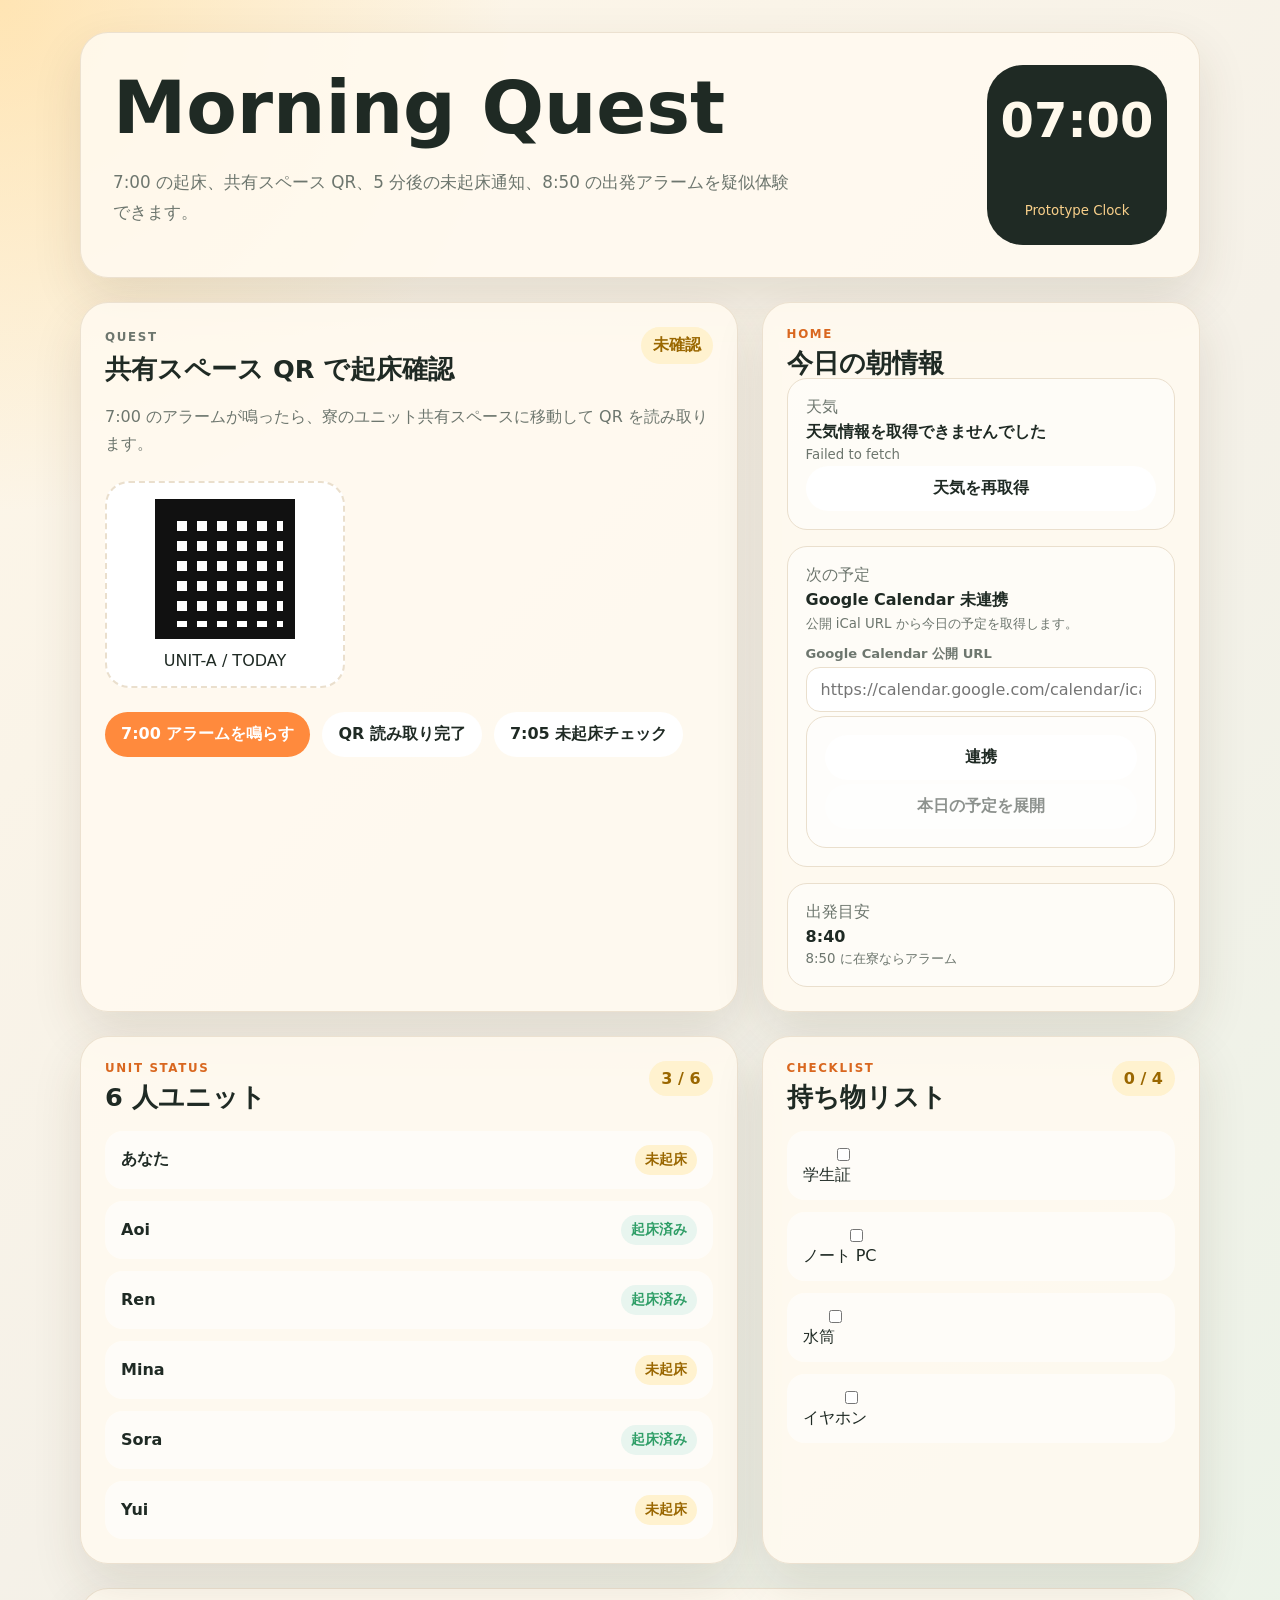
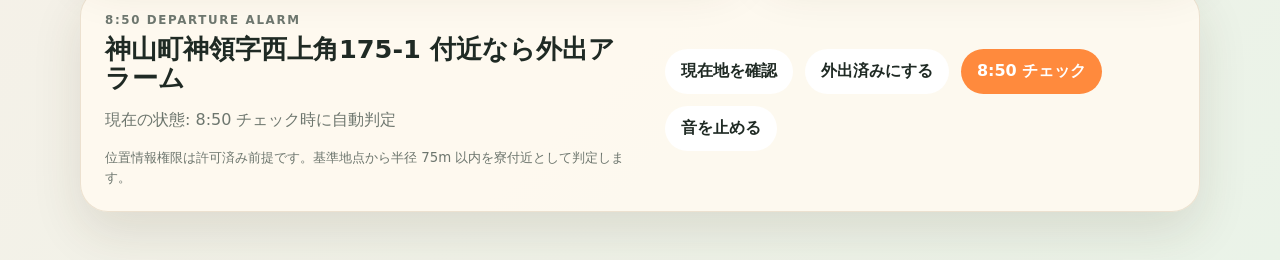
==== index.html @ 9a26bde0 "prot deleted" ====
<!doctype html>
<html lang="ja">
  <head>
    <meta charset="utf-8">
    <meta name="viewport" content="width=device-width, initial-scale=1">
    <title>Morning Quest Prototype</title>
    <link rel="stylesheet" href="./styles.css">
  </head>
  <body>
    <main class="app-shell">
      <section class="hero">
        <div>
          <h1>Morning Quest</h1>
          <p class="hero-text">7:00 の起床、共有スペース QR、5 分後の未起床通知、8:50 の出発アラームを疑似体験できます。</p>
        </div>
        <div class="clock-card">
          <span id="current-time">07:00</span>
          <small>Prototype Clock</small>
        </div>
      </section>

      <section class="dashboard">
        <article class="card quest-card">
          <div class="card-heading">
            <div>
              <p class="eyebrow">Quest</p>
              <h2>共有スペース QR で起床確認</h2>
            </div>
            <span id="quest-badge" class="badge badge-warning">未確認</span>
          </div>
          <p id="quest-message">7:00 のアラームが鳴ったら、寮のユニット共有スペースに移動して QR を読み取ります。</p>
          <div class="qr-box" aria-label="QR code mock">
            <div class="qr-grid"></div>
            <span>UNIT-A / TODAY</span>
          </div>
          <div class="button-row">
            <button id="alarm-7" class="primary">7:00 アラームを鳴らす</button>
            <button id="scan-qr">QR 読み取り完了</button>
            <button id="check-705">7:05 未起床チェック</button>
          </div>
        </article>

        <article class="card">
          <p class="eyebrow">Home</p>
          <h2>今日の朝情報</h2>
          <div class="info-grid">
            <div>
              <span class="info-label">天気</span>
              <strong id="weather-summary">神山町の天気を自動取得中</strong>
              <small id="weather-detail">ページ表示時に Open-Meteo へ接続します。</small>
              <button id="load-weather">天気を再取得</button>
            </div>
            <div>
              <span class="info-label">次の予定</span>
              <strong id="next-event">Google Calendar 未連携</strong>
              <small id="calendar-detail">公開 iCal URL から今日の予定を取得します。</small>
              <label class="field-label" for="calendar-url">Google Calendar 公開 URL</label>
              <input id="calendar-url" type="url" placeholder="https://calendar.google.com/calendar/ical/.../public/basic.ics">
              <div class="button-row">
                <button id="connect-calendar">連携</button>
                <button id="toggle-events" disabled>本日の予定を展開</button>
              </div>
              <ul id="today-events" class="event-list hidden"></ul>
            </div>
            <div>
              <span class="info-label">出発目安</span>
              <strong>8:40</strong>
              <small>8:50 に在寮ならアラーム</small>
            </div>
          </div>
        </article>
      </section>

      <section class="dashboard">
        <article class="card">
          <div class="card-heading">
            <div>
              <p class="eyebrow">Unit Status</p>
              <h2>6 人ユニット</h2>
            </div>
            <span id="wake-count" class="badge">0 / 6</span>
          </div>
          <ul id="member-list" class="member-list"></ul>
          <div id="notification" class="notification hidden" role="status"></div>
        </article>

        <article class="card">
          <div class="card-heading">
            <div>
              <p class="eyebrow">Checklist</p>
              <h2>持ち物リスト</h2>
            </div>
            <span id="bag-count" class="badge">0 / 5</span>
          </div>
          <ul id="checklist" class="checklist"></ul>
        </article>
      </section>

      <section class="card departure-card">
        <div>
          <p class="eyebrow">8:50 Departure Alarm</p>
          <h2>神山町神領字西上角175-1 付近なら外出アラーム</h2>
          <p id="departure-message">現在の状態: 8:50 チェック時に自動判定</p>
          <small id="location-detail">位置情報権限は許可済み前提です。基準地点から半径 75m 以内を寮付近として判定します。</small>
        </div>
        <div class="button-row">
          <button id="connect-location">現在地を確認</button>
          <button id="toggle-location">外出済みにする</button>
          <button id="alarm-850" class="primary">8:50 チェック</button>
          <button id="stop-sound">音を止める</button>
        </div>
      </section>
    </main>

    <script src="./script.js"></script>
  </body>
</html>
---- styles.css ----
:root {
  color-scheme: light;
  --bg: #f5f1e8;
  --card: #fffaf0;
  --ink: #1f2a24;
  --muted: #6d766e;
  --primary: #ff8a3d;
  --primary-dark: #d9671f;
  --green: #2f9e67;
  --yellow: #f2b84b;
  --red: #d95040;
  --line: #eadfcd;
  --shadow: 0 20px 50px rgba(67, 48, 23, 0.12);
}

* {
  box-sizing: border-box;
}

body {
  margin: 0;
  background:
    radial-gradient(circle at top left, rgba(255, 206, 116, 0.45), transparent 32rem),
    linear-gradient(135deg, #fff7e8 0%, var(--bg) 50%, #eaf3e8 100%);
  color: var(--ink);
  font-family: Inter, ui-sans-serif, system-ui, -apple-system, BlinkMacSystemFont, "Segoe UI", sans-serif;
  min-height: 100vh;
}

.app-shell {
  width: min(1120px, calc(100% - 32px));
  margin: 0 auto;
  padding: 32px 0 48px;
}

.hero,
.card {
  background: rgba(255, 250, 240, 0.88);
  border: 1px solid rgba(234, 223, 205, 0.9);
  border-radius: 28px;
  box-shadow: var(--shadow);
}

.hero {
  display: grid;
  grid-template-columns: 1fr auto;
  gap: 24px;
  align-items: center;
  padding: 32px;
  margin-bottom: 24px;
}

.eyebrow {
  color: var(--primary-dark);
  font-size: 0.74rem;
  font-weight: 800;
  letter-spacing: 0.14em;
  margin: 0 0 8px;
  text-transform: uppercase;
}

h1,
h2 {
  margin: 0;
  line-height: 1.15;
}

h1 {
  font-size: clamp(2rem, 6vw, 4.6rem);
  max-width: 760px;
}

h2 {
  font-size: clamp(1.25rem, 2vw, 1.7rem);
}

.hero-text {
  color: var(--muted);
  font-size: 1.05rem;
  line-height: 1.8;
  max-width: 680px;
}

.clock-card {
  display: grid;
  place-items: center;
  width: 180px;
  aspect-ratio: 1;
  border-radius: 36px;
  background: #1f2a24;
  color: #fff9ec;
}

.clock-card span {
  font-size: 3rem;
  font-weight: 900;
}

.clock-card small {
  color: #f8cf8a;
}

.dashboard {
  display: grid;
  grid-template-columns: 1.2fr 0.8fr;
  gap: 24px;
  margin-bottom: 24px;
}

.card {
  padding: 24px;
}

.card-heading {
  display: flex;
  align-items: start;
  justify-content: space-between;
  gap: 16px;
  margin-bottom: 18px;
}

.badge {
  display: inline-flex;
  align-items: center;
  border-radius: 999px;
  background: #e8f5ef;
  color: var(--green);
  font-weight: 800;
  padding: 8px 12px;
  white-space: nowrap;
}

.badge-warning {
  background: #fff2cf;
  color: #9a6700;
}

.badge-danger {
  background: #ffe1dc;
  color: var(--red);
}

.quest-card p {
  color: var(--muted);
  line-height: 1.7;
}

.qr-box {
  display: grid;
  gap: 12px;
  place-items: center;
  width: min(240px, 100%);
  margin: 24px 0;
  padding: 16px;
  border: 2px dashed var(--line);
  border-radius: 24px;
  background: #fff;
}

.qr-grid {
  width: 140px;
  aspect-ratio: 1;
  background:
    linear-gradient(90deg, #111 10px, transparent 10px 20px) 0 0 / 20px 20px,
    linear-gradient(#111 10px, transparent 10px 20px) 0 0 / 20px 20px,
    #fff;
  border: 12px solid #111;
}

.button-row {
  display: flex;
  flex-wrap: wrap;
  gap: 12px;
}

button {
  border: 0;
  border-radius: 999px;
  background: #fff;
  color: var(--ink);
  cursor: pointer;
  font: inherit;
  font-weight: 800;
  padding: 12px 16px;
  transition: transform 120ms ease, box-shadow 120ms ease;
}

button:hover {
  box-shadow: 0 10px 24px rgba(67, 48, 23, 0.16);
  transform: translateY(-1px);
}

button.primary {
  background: var(--primary);
  color: #fff;
}

button:disabled {
  cursor: not-allowed;
  opacity: 0.5;
  transform: none;
}

input {
  width: 100%;
  border: 1px solid var(--line);
  border-radius: 14px;
  color: var(--ink);
  font: inherit;
  padding: 12px 14px;
}

.field-label {
  color: var(--muted);
  font-size: 0.82rem;
  font-weight: 800;
  margin-top: 8px;
}

.info-grid {
  display: grid;
  gap: 16px;
}

.info-grid div {
  display: grid;
  gap: 4px;
  padding: 18px;
  border: 1px solid var(--line);
  border-radius: 20px;
  background: rgba(255, 255, 255, 0.55);
}

.info-label,
small {
  color: var(--muted);
}

.member-list,
.checklist,
.event-list {
  display: grid;
  gap: 12px;
  list-style: none;
  margin: 0;
  padding: 0;
}

.member,
.check-item,
.event-item {
  display: flex;
  align-items: center;
  justify-content: space-between;
  gap: 12px;
  padding: 14px 16px;
  border-radius: 18px;
  background: rgba(255, 255, 255, 0.58);
}

.event-list {
  margin-top: 12px;
}

.event-item {
  align-items: start;
  display: grid;
  gap: 4px;
}

.status {
  border-radius: 999px;
  font-size: 0.86rem;
  font-weight: 800;
  padding: 6px 10px;
}

.awake {
  background: #e8f5ef;
  color: var(--green);
}

.sleeping {
  background: #fff2cf;
  color: #9a6700;
}

.notification {
  border-radius: 20px;
  background: #fff0ec;
  color: var(--red);
  font-weight: 800;
  line-height: 1.6;
  margin-top: 18px;
  padding: 16px;
}

.hidden {
  display: none;
}

.departure-card {
  display: flex;
  align-items: center;
  justify-content: space-between;
  gap: 24px;
}

.departure-card p {
  color: var(--muted);
}

@media (max-width: 780px) {
  .hero,
  .dashboard,
  .departure-card {
    grid-template-columns: 1fr;
  }

  .hero,
  .departure-card {
    display: grid;
  }

  .clock-card {
    width: 100%;
    aspect-ratio: auto;
    padding: 28px;
  }
}
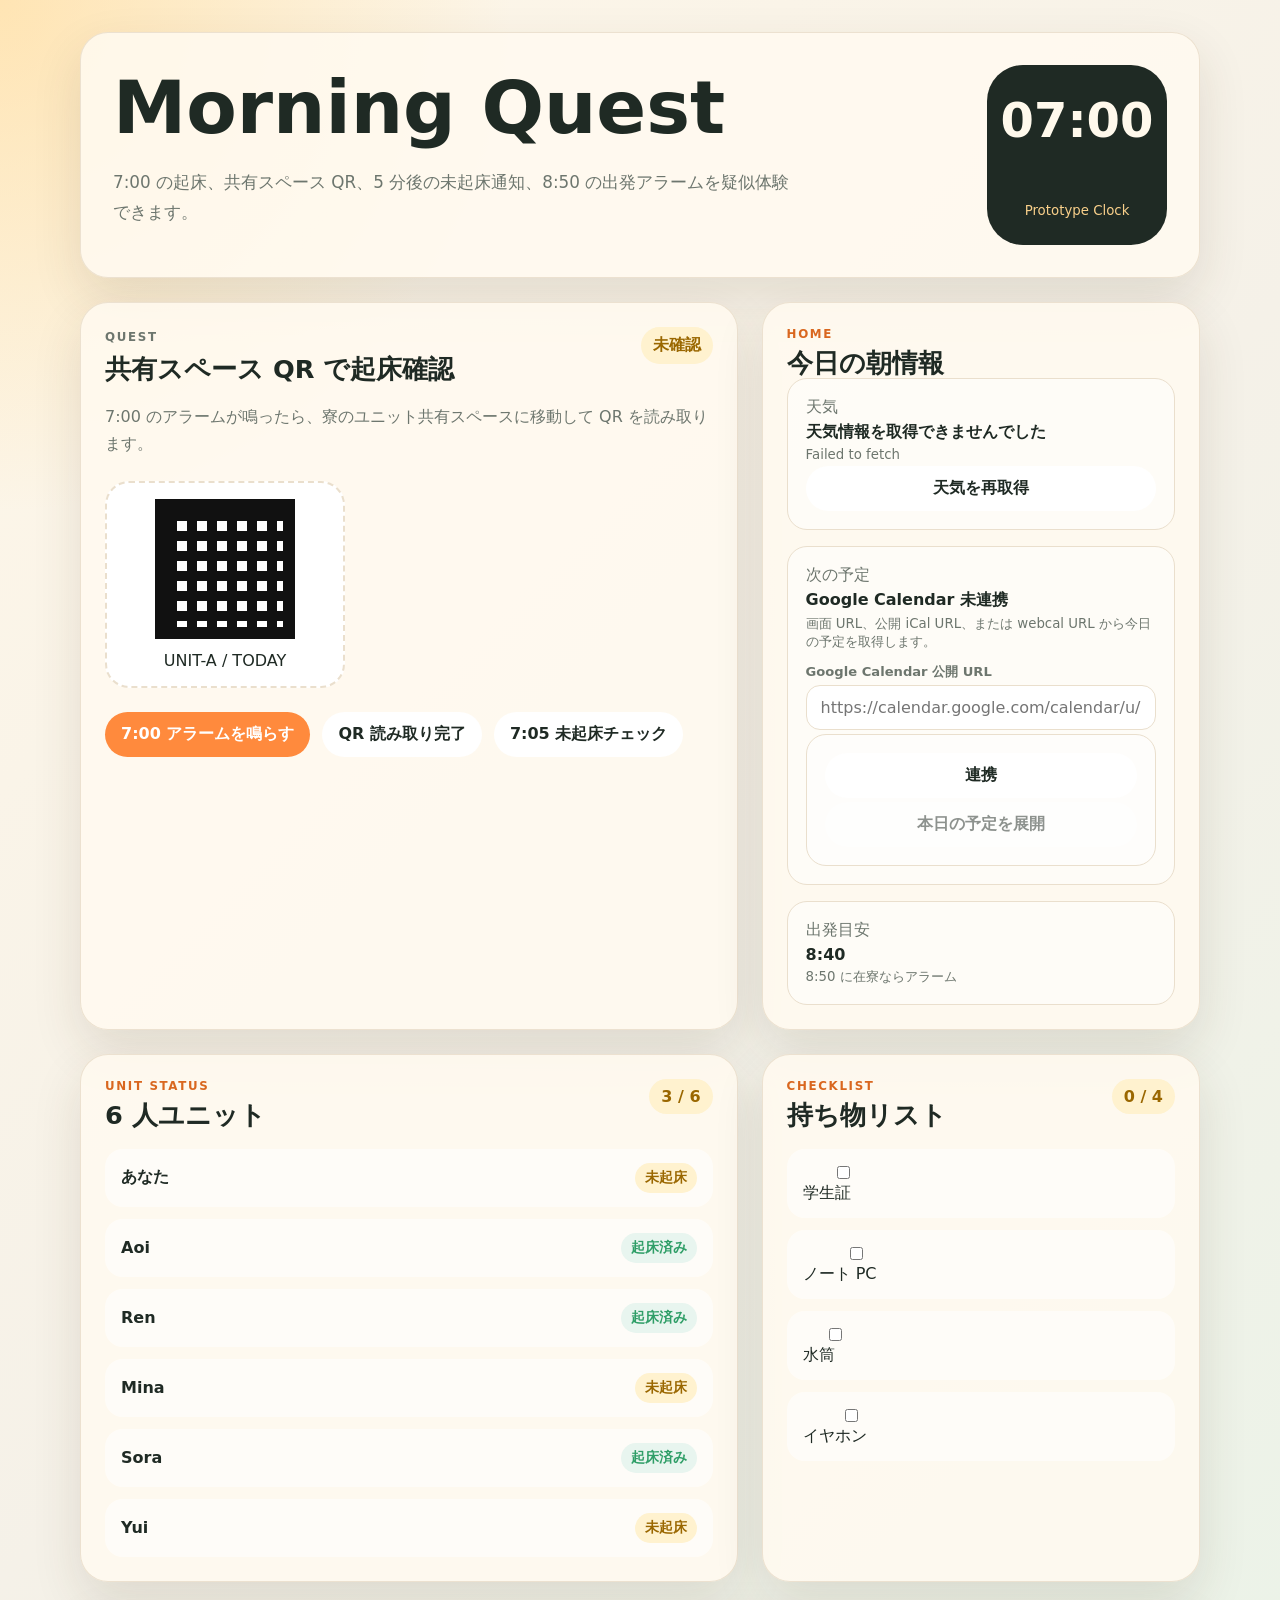
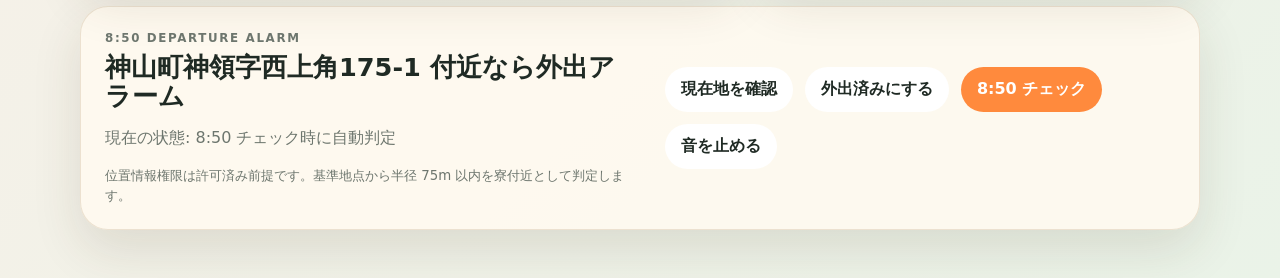
==== commit 8be20713: "fixed cid" ====
--- a/index.html
+++ b/index.html
@@ -53,9 +53,9 @@
             <div>
               <span class="info-label">次の予定</span>
               <strong id="next-event">Google Calendar 未連携</strong>
-              <small id="calendar-detail">公開 iCal URL から今日の予定を取得します。</small>
+              <small id="calendar-detail">画面 URL、公開 iCal URL、または webcal URL から今日の予定を取得します。</small>
               <label class="field-label" for="calendar-url">Google Calendar 公開 URL</label>
-              <input id="calendar-url" type="url" placeholder="https://calendar.google.com/calendar/ical/.../public/basic.ics">
+              <input id="calendar-url" type="url" placeholder="https://calendar.google.com/calendar/u/0?cid=...">
               <div class="button-row">
                 <button id="connect-calendar">連携</button>
                 <button id="toggle-events" disabled>本日の予定を展開</button>
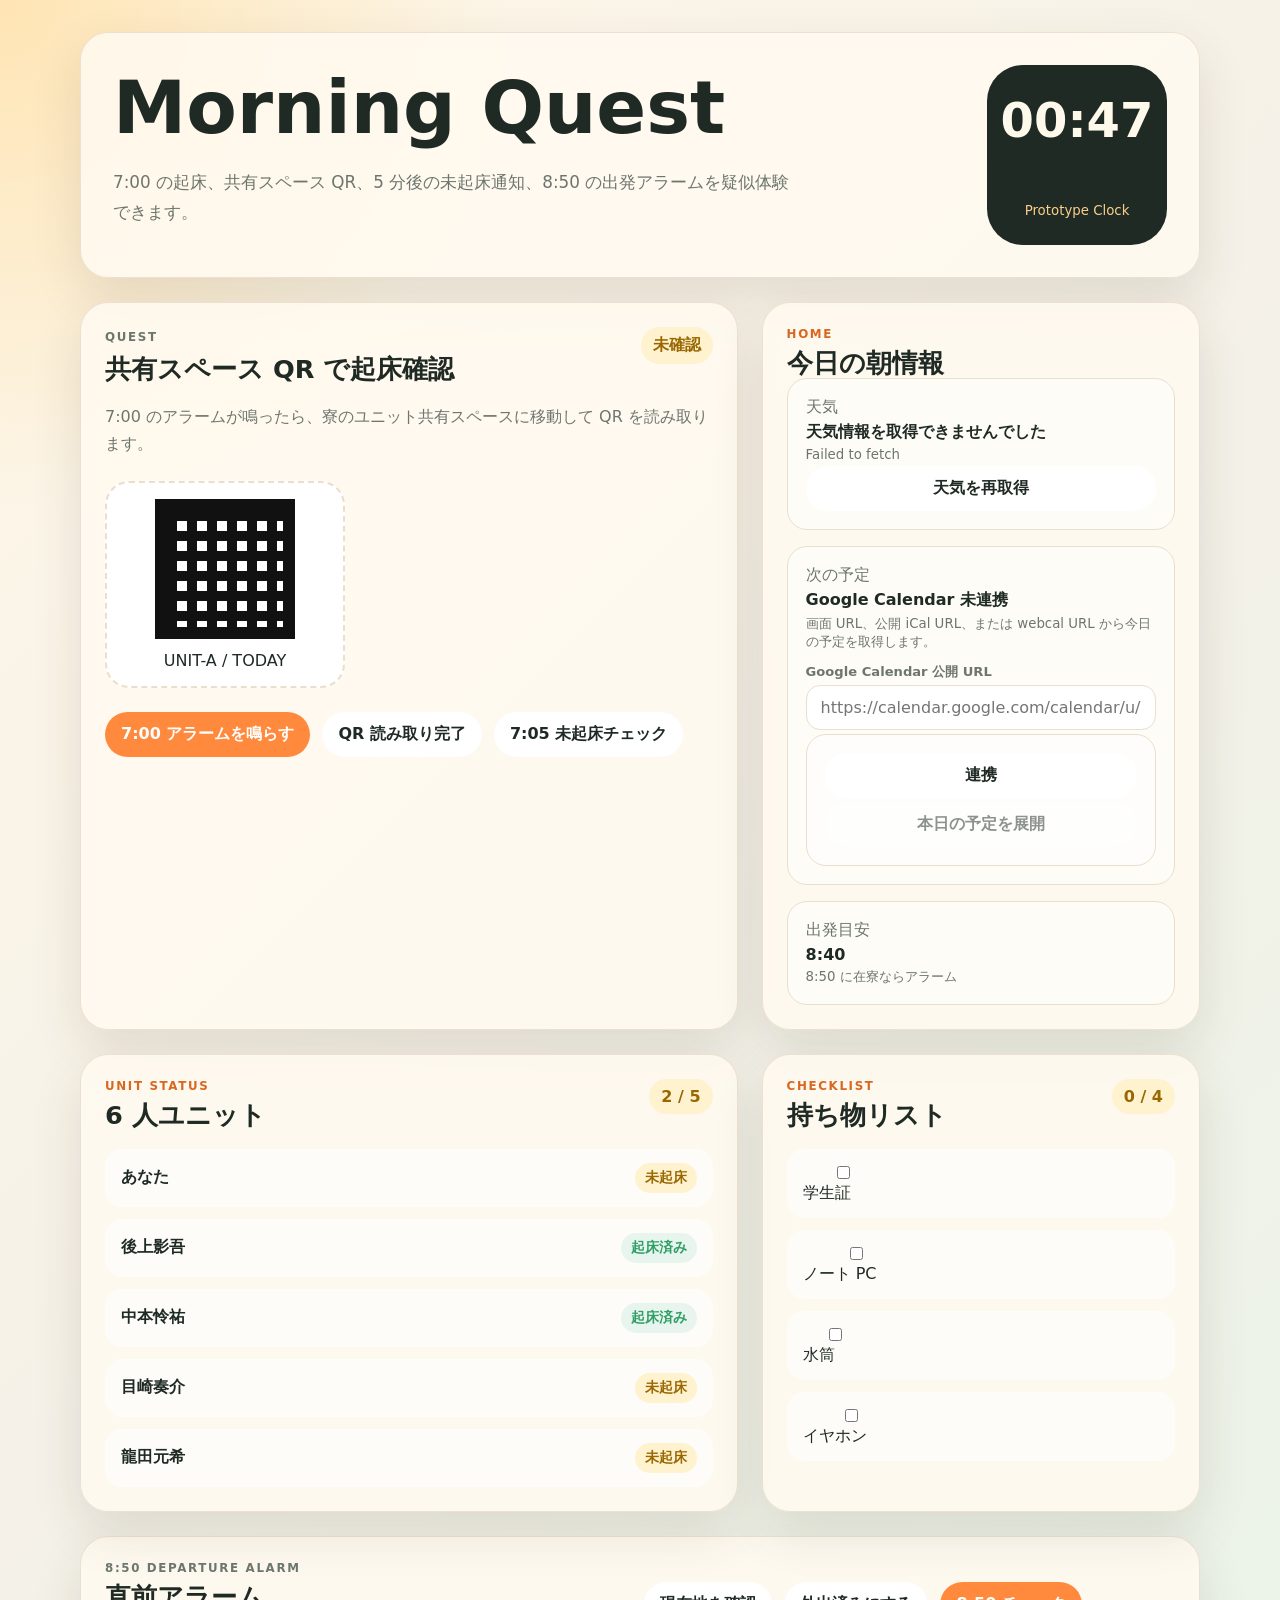
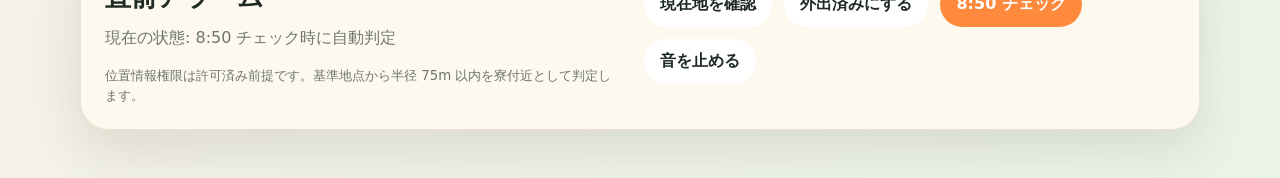
==== commit b218b152: "clock updated" ====
--- a/index.html
+++ b/index.html
@@ -99,7 +99,7 @@
       <section class="card departure-card">
         <div>
           <p class="eyebrow">8:50 Departure Alarm</p>
-          <h2>神山町神領字西上角175-1 付近なら外出アラーム</h2>
+          <h2>直前アラーム</h2>
           <p id="departure-message">現在の状態: 8:50 チェック時に自動判定</p>
           <small id="location-detail">位置情報権限は許可済み前提です。基準地点から半径 75m 以内を寮付近として判定します。</small>
         </div>
--- a/styles.css
+++ b/styles.css
@@ -89,6 +89,12 @@
   border-radius: 36px;
   background: #1f2a24;
   color: #fff9ec;
+  transition: background 180ms ease, box-shadow 180ms ease;
+}
+
+.clock-card.clock-alert {
+  background: #b42318;
+  box-shadow: 0 20px 50px rgba(180, 35, 24, 0.32);
 }
 
 .clock-card span {
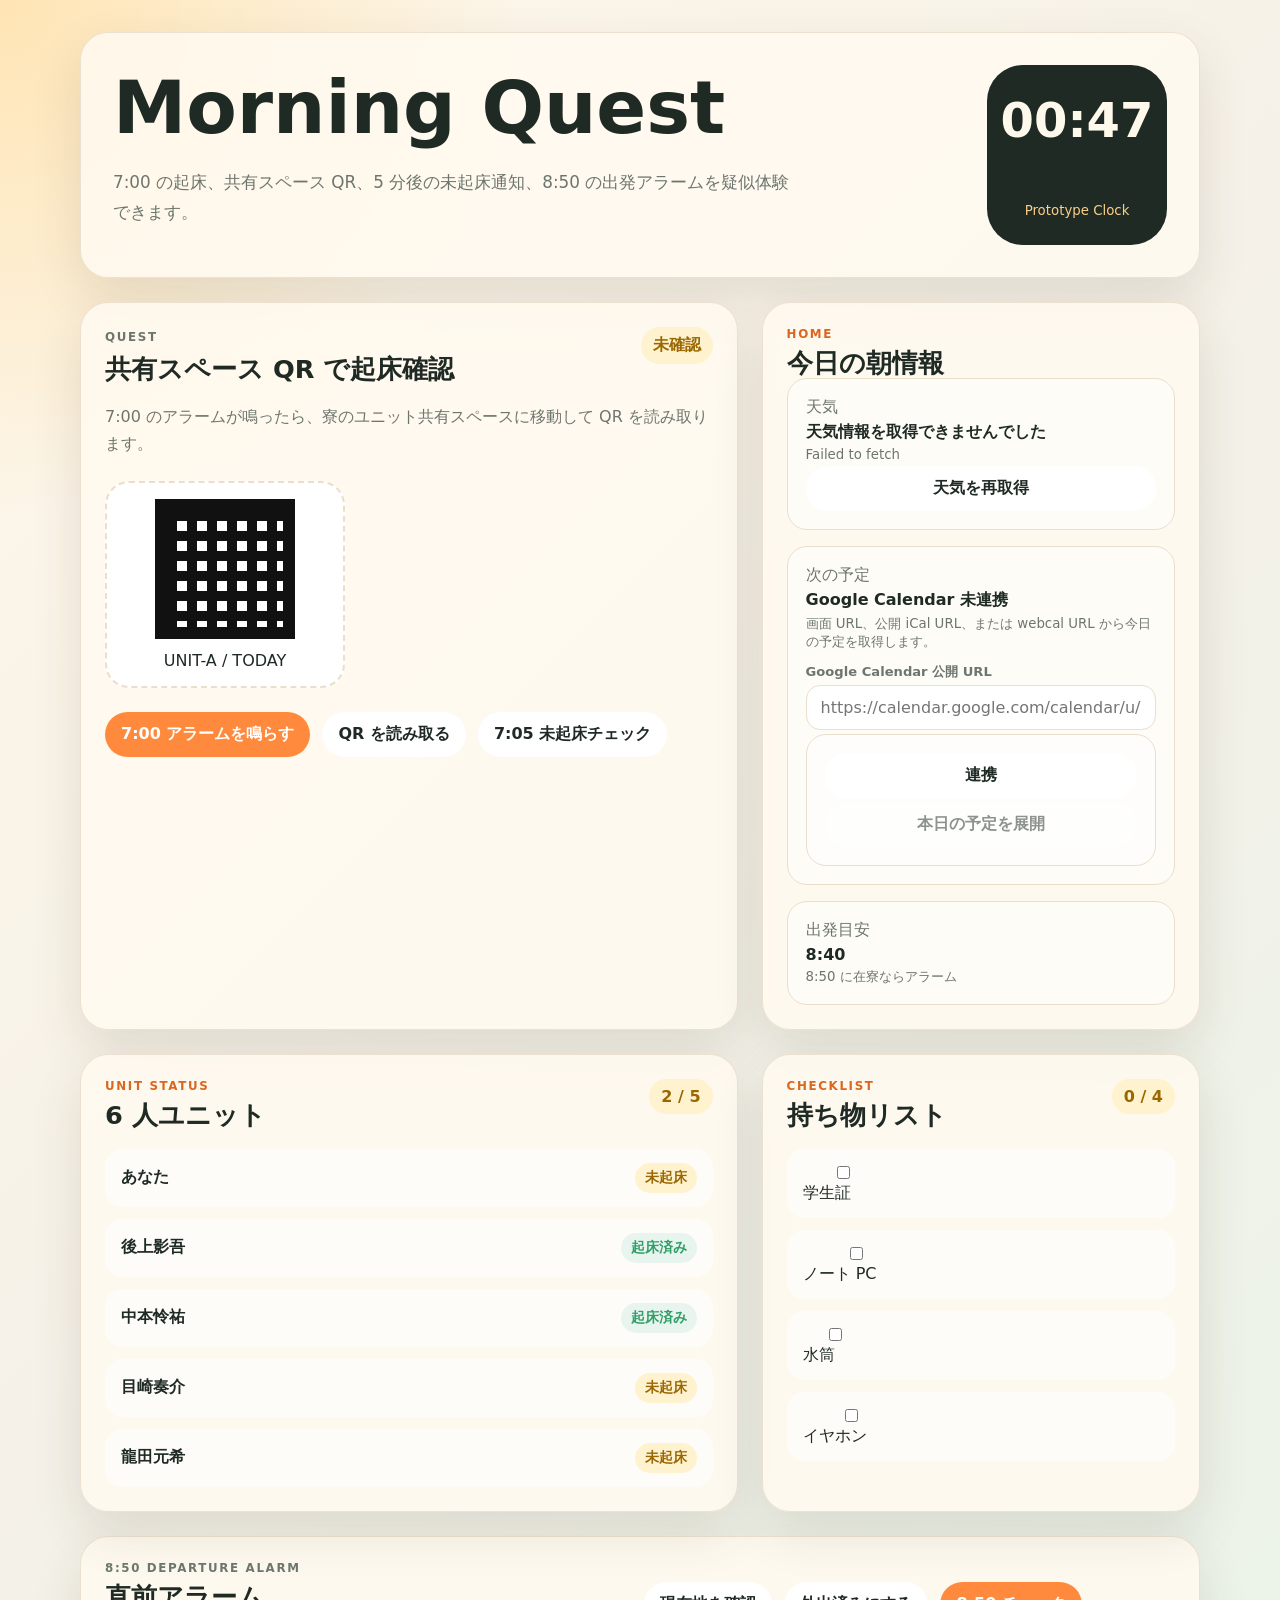
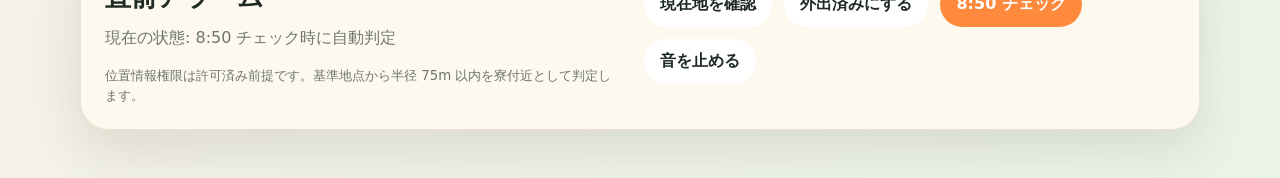
==== commit 63d283f6: "added readingQR" ====
--- a/index.html
+++ b/index.html
@@ -14,9 +14,22 @@
           <p class="hero-text">7:00 の起床、共有スペース QR、5 分後の未起床通知、8:50 の出発アラームを疑似体験できます。</p>
         </div>
         <div class="clock-card">
-          <span id="current-time">07:00</span>
+          <span id="current-time">--:--</span>
           <small>Prototype Clock</small>
         </div>
+        <script>
+          (() => {
+            const clock = document.querySelector("#current-time");
+            const tick = () => {
+              if (clock) {
+                clock.textContent = new Date().toLocaleTimeString("ja-JP", { hour: "2-digit", minute: "2-digit" });
+              }
+            };
+
+            tick();
+            window.morningQuestClockFallback = window.setInterval(tick, 1000);
+          })();
+        </script>
       </section>
 
       <section class="dashboard">
@@ -35,8 +48,21 @@
           </div>
           <div class="button-row">
             <button id="alarm-7" class="primary">7:00 アラームを鳴らす</button>
-            <button id="scan-qr">QR 読み取り完了</button>
+            <button id="scan-qr">QR を読み取る</button>
             <button id="check-705">7:05 未起床チェック</button>
+          </div>
+          <div id="qr-scanner-panel" class="qr-scanner hidden" aria-live="polite">
+            <div class="qr-scanner-header">
+              <strong>起床用 QR 読み取り</strong>
+              <button id="close-qr-scanner" type="button">閉じる</button>
+            </div>
+            <div class="qr-scanner-video-wrap">
+              <video id="qr-video" class="qr-video" autoplay playsinline muted></video>
+            </div>
+            <p id="qr-status" class="qr-status">共有スペースの起床用 QR を読み取ってください。</p>
+            <div class="button-row">
+              <button id="retry-qr-scan" type="button" class="hidden">再試行</button>
+            </div>
           </div>
         </article>
 
@@ -112,6 +138,6 @@
       </section>
     </main>
 
-    <script src="./script.js"></script>
+    <script src="./script.js?v=clock-20260408"></script>
   </body>
 </html>
--- a/styles.css
+++ b/styles.css
@@ -173,6 +173,51 @@
   border: 12px solid #111;
 }
 
+.qr-scanner {
+  display: grid;
+  gap: 12px;
+  margin-top: 18px;
+  padding: 18px;
+  border: 1px solid var(--line);
+  border-radius: 24px;
+  background: rgba(255, 255, 255, 0.78);
+}
+
+.qr-scanner-header {
+  display: flex;
+  align-items: center;
+  justify-content: space-between;
+  gap: 12px;
+}
+
+.qr-scanner-video-wrap {
+  aspect-ratio: 4 / 3;
+  overflow: hidden;
+  border-radius: 20px;
+  background: #111;
+}
+
+.qr-video {
+  width: 100%;
+  height: 100%;
+  display: block;
+  object-fit: cover;
+}
+
+.qr-status {
+  margin: 0;
+  color: var(--muted);
+  font-weight: 700;
+}
+
+.qr-status.error {
+  color: var(--red);
+}
+
+.qr-status.success {
+  color: var(--green);
+}
+
 .button-row {
   display: flex;
   flex-wrap: wrap;
